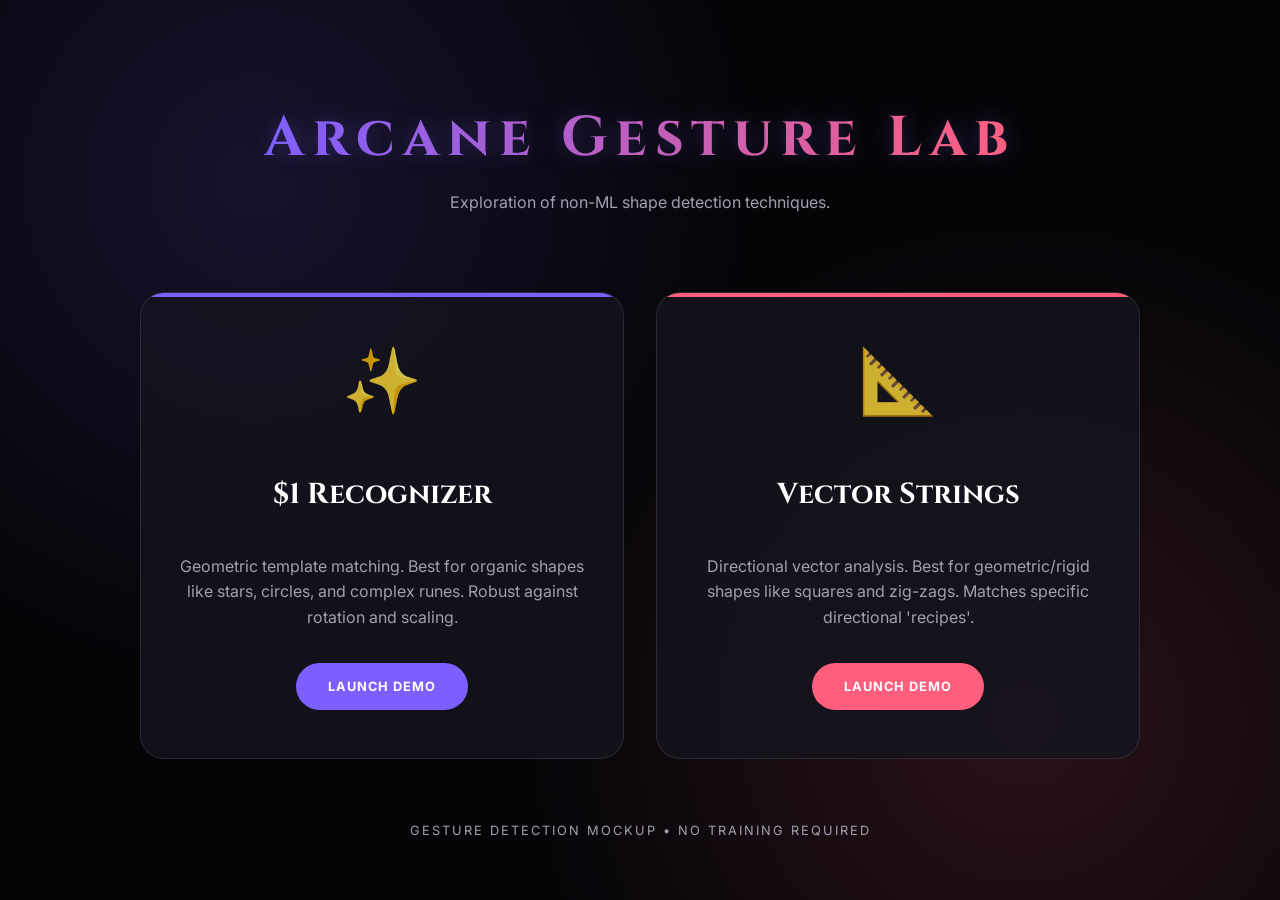
==== index.html @ 22bdd6ee "basic working shape detections" ====
<!DOCTYPE html>
<html lang="en">
<head>
    <meta charset="UTF-8">
    <meta name="viewport" content="width=device-width, initial-scale=1.0">
    <title>Arcane Gesture Lab - Mockup Demo</title>
    <link rel="preconnect" href="https://fonts.googleapis.com">
    <link rel="preconnect" href="https://fonts.gstatic.com" crossorigin>
    <link href="https://fonts.googleapis.com/css2?family=Cinzel:wght@400;700&family=Inter:wght@300;400;600&display=swap" rel="stylesheet">
    <style>
        :root {
            --bg-color: #050508;
            --card-bg: rgba(20, 20, 30, 0.8);
            --accent-1: #7d5fff;
            --accent-2: #ff5f7d;
            --text-primary: #ffffff;
            --text-secondary: #a0a0b0;
        }

        body {
            background-color: var(--bg-color);
            color: var(--text-primary);
            font-family: 'Inter', sans-serif;
            display: flex;
            flex-direction: column;
            align-items: center;
            justify-content: center;
            min-height: 100vh;
            margin: 0;
            background-image: 
                radial-gradient(circle at 20% 20%, rgba(125, 95, 255, 0.15) 0%, transparent 40%),
                radial-gradient(circle at 80% 80%, rgba(255, 95, 125, 0.15) 0%, transparent 40%);
        }

        header {
            text-align: center;
            margin-bottom: 4rem;
        }

        h1 {
            font-family: 'Cinzel', serif;
            font-size: 3.5rem;
            letter-spacing: 8px;
            margin-bottom: 1rem;
            background: linear-gradient(to right, var(--accent-1), var(--accent-2));
            -webkit-background-clip: text;
            -webkit-text-fill-color: transparent;
            filter: drop-shadow(0 0 10px rgba(125, 95, 255, 0.3));
        }

        .container {
            display: flex;
            gap: 2rem;
            max-width: 1000px;
            width: 90%;
        }

        .card {
            flex: 1;
            background: var(--card-bg);
            border: 1px solid rgba(255, 255, 255, 0.1);
            border-radius: 24px;
            padding: 3rem 2rem;
            text-align: center;
            transition: all 0.4s cubic-bezier(0.175, 0.885, 0.32, 1.275);
            cursor: pointer;
            text-decoration: none;
            color: inherit;
            display: flex;
            flex-direction: column;
            align-items: center;
            position: relative;
            overflow: hidden;
            backdrop-filter: blur(10px);
        }

        .card:hover {
            transform: translateY(-15px);
            border-color: rgba(255, 255, 255, 0.3);
            box-shadow: 0 30px 60px rgba(0, 0, 0, 0.5);
        }

        .card::before {
            content: '';
            position: absolute;
            top: 0;
            left: 0;
            right: 0;
            height: 4px;
            background: var(--accent);
        }

        .card.type-1 { --accent: var(--accent-1); }
        .card.type-2 { --accent: var(--accent-2); }

        .card h2 {
            font-family: 'Cinzel', serif;
            margin-bottom: 1.5rem;
            font-size: 1.8rem;
        }

        .card p {
            color: var(--text-secondary);
            line-height: 1.6;
            margin-bottom: 2rem;
            font-size: 1rem;
        }

        .btn {
            background: var(--accent);
            color: white;
            padding: 1rem 2rem;
            border-radius: 40px;
            font-weight: 700;
            text-transform: uppercase;
            letter-spacing: 1px;
            font-size: 0.8rem;
            transition: opacity 0.2s;
        }

        .icon {
            font-size: 4rem;
            margin-bottom: 2rem;
            opacity: 0.8;
        }

        .footer {
            margin-top: 4rem;
            color: var(--text-secondary);
            font-size: 0.8rem;
            letter-spacing: 2px;
            text-transform: uppercase;
        }
    </style>
</head>
<body>

    <header>
        <h1>Arcane Gesture Lab</h1>
        <p style="color: var(--text-secondary)">Exploration of non-ML shape detection techniques.</p>
    </header>

    <div class="container">
        <a href="dollar.html" class="card type-1">
            <div class="icon">✨</div>
            <h2>$1 Recognizer</h2>
            <p>Geometric template matching. Best for organic shapes like stars, circles, and complex runes. Robust against rotation and scaling.</p>
            <div class="btn">Launch Demo</div>
        </a>

        <a href="directional.html" class="card type-2">
            <div class="icon">📐</div>
            <h2>Vector Strings</h2>
            <p>Directional vector analysis. Best for geometric/rigid shapes like squares and zig-zags. Matches specific directional 'recipes'.</p>
            <div class="btn">Launch Demo</div>
        </a>
    </div>

    <div class="footer">
        Gesture Detection Mockup &bull; No Training Required
    </div>

</body>
</html>
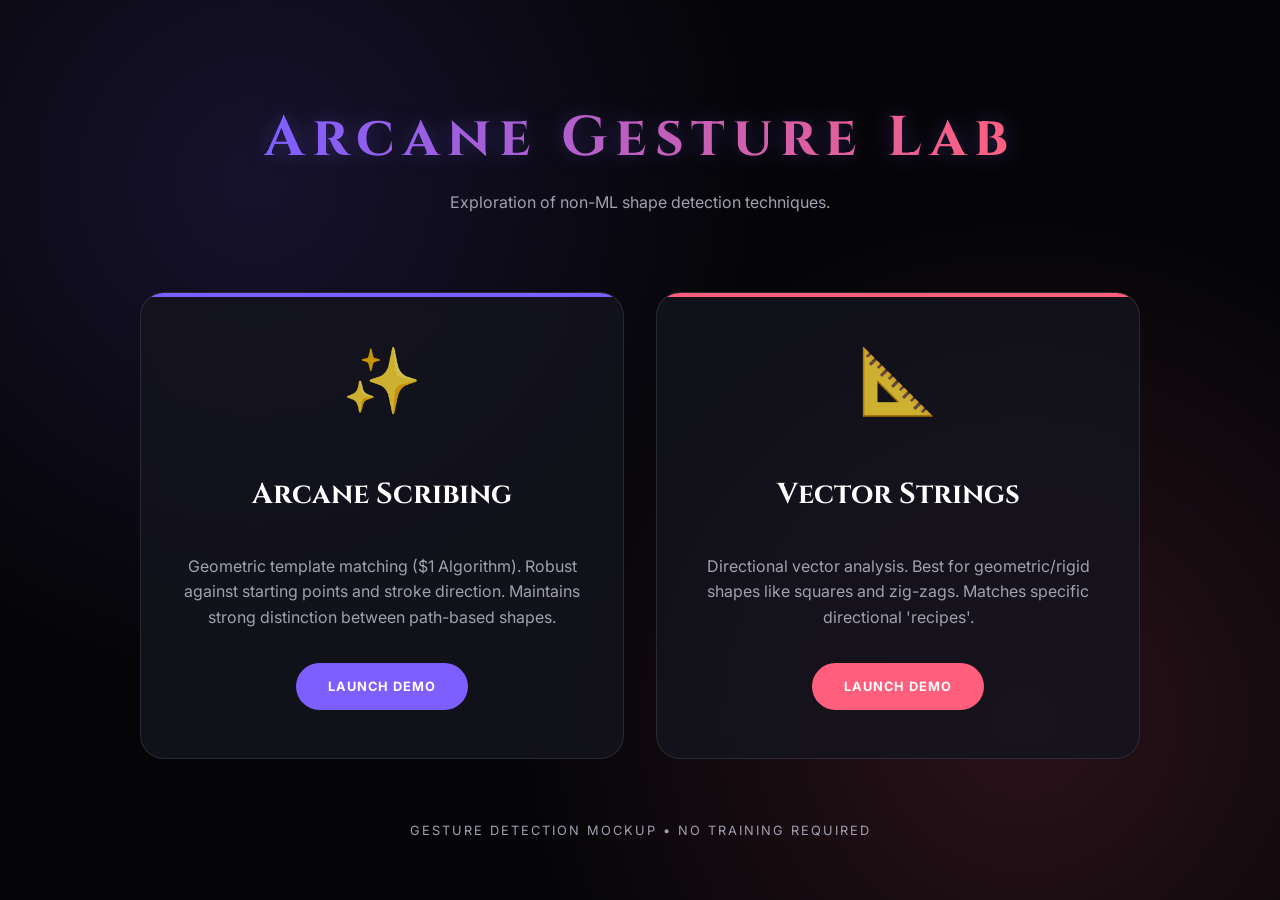
==== commit 64e4fc7d: "improve shape detection" ====
--- a/index.html
+++ b/index.html
@@ -143,8 +143,8 @@
     <div class="container">
         <a href="dollar.html" class="card type-1">
             <div class="icon">✨</div>
-            <h2>$1 Recognizer</h2>
-            <p>Geometric template matching. Best for organic shapes like stars, circles, and complex runes. Robust against rotation and scaling.</p>
+            <h2>Arcane Scribing</h2>
+            <p>Geometric template matching ($1 Algorithm). Robust against starting points and stroke direction. Maintains strong distinction between path-based shapes.</p>
             <div class="btn">Launch Demo</div>
         </a>
 
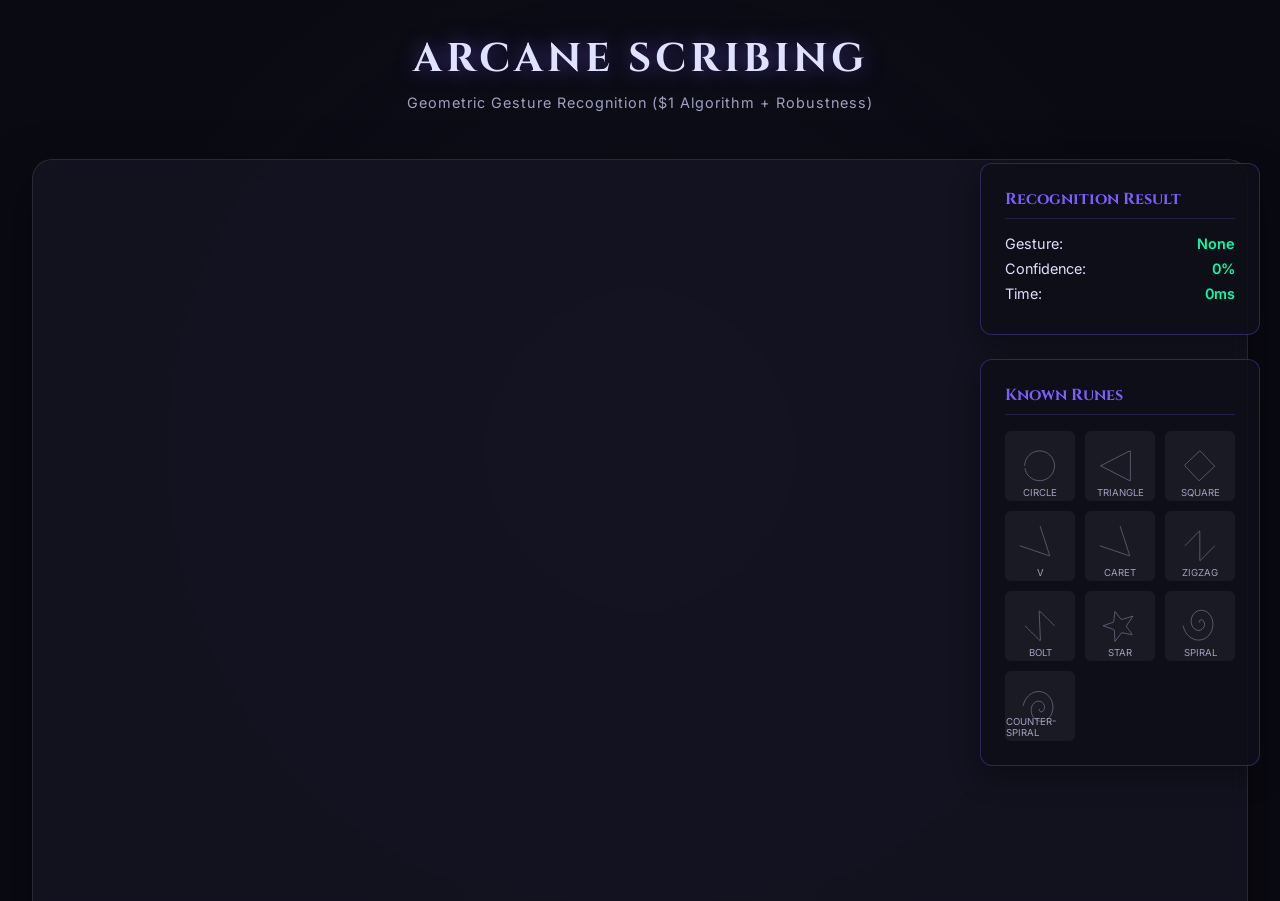
==== commit d34213e0: "refactoring of code" ====
--- a/index.html
+++ b/index.html
@@ -3,162 +3,58 @@
 <head>
     <meta charset="UTF-8">
     <meta name="viewport" content="width=device-width, initial-scale=1.0">
-    <title>Arcane Gesture Lab - Mockup Demo</title>
+    <title>Arcane Gesture Recognition</title>
     <link rel="preconnect" href="https://fonts.googleapis.com">
     <link rel="preconnect" href="https://fonts.gstatic.com" crossorigin>
     <link href="https://fonts.googleapis.com/css2?family=Cinzel:wght@400;700&family=Inter:wght@300;400;600&display=swap" rel="stylesheet">
-    <style>
-        :root {
-            --bg-color: #050508;
-            --card-bg: rgba(20, 20, 30, 0.8);
-            --accent-1: #7d5fff;
-            --accent-2: #ff5f7d;
-            --text-primary: #ffffff;
-            --text-secondary: #a0a0b0;
-        }
-
-        body {
-            background-color: var(--bg-color);
-            color: var(--text-primary);
-            font-family: 'Inter', sans-serif;
-            display: flex;
-            flex-direction: column;
-            align-items: center;
-            justify-content: center;
-            min-height: 100vh;
-            margin: 0;
-            background-image: 
-                radial-gradient(circle at 20% 20%, rgba(125, 95, 255, 0.15) 0%, transparent 40%),
-                radial-gradient(circle at 80% 80%, rgba(255, 95, 125, 0.15) 0%, transparent 40%);
-        }
-
-        header {
-            text-align: center;
-            margin-bottom: 4rem;
-        }
-
-        h1 {
-            font-family: 'Cinzel', serif;
-            font-size: 3.5rem;
-            letter-spacing: 8px;
-            margin-bottom: 1rem;
-            background: linear-gradient(to right, var(--accent-1), var(--accent-2));
-            -webkit-background-clip: text;
-            -webkit-text-fill-color: transparent;
-            filter: drop-shadow(0 0 10px rgba(125, 95, 255, 0.3));
-        }
-
-        .container {
-            display: flex;
-            gap: 2rem;
-            max-width: 1000px;
-            width: 90%;
-        }
-
-        .card {
-            flex: 1;
-            background: var(--card-bg);
-            border: 1px solid rgba(255, 255, 255, 0.1);
-            border-radius: 24px;
-            padding: 3rem 2rem;
-            text-align: center;
-            transition: all 0.4s cubic-bezier(0.175, 0.885, 0.32, 1.275);
-            cursor: pointer;
-            text-decoration: none;
-            color: inherit;
-            display: flex;
-            flex-direction: column;
-            align-items: center;
-            position: relative;
-            overflow: hidden;
-            backdrop-filter: blur(10px);
-        }
-
-        .card:hover {
-            transform: translateY(-15px);
-            border-color: rgba(255, 255, 255, 0.3);
-            box-shadow: 0 30px 60px rgba(0, 0, 0, 0.5);
-        }
-
-        .card::before {
-            content: '';
-            position: absolute;
-            top: 0;
-            left: 0;
-            right: 0;
-            height: 4px;
-            background: var(--accent);
-        }
-
-        .card.type-1 { --accent: var(--accent-1); }
-        .card.type-2 { --accent: var(--accent-2); }
-
-        .card h2 {
-            font-family: 'Cinzel', serif;
-            margin-bottom: 1.5rem;
-            font-size: 1.8rem;
-        }
-
-        .card p {
-            color: var(--text-secondary);
-            line-height: 1.6;
-            margin-bottom: 2rem;
-            font-size: 1rem;
-        }
-
-        .btn {
-            background: var(--accent);
-            color: white;
-            padding: 1rem 2rem;
-            border-radius: 40px;
-            font-weight: 700;
-            text-transform: uppercase;
-            letter-spacing: 1px;
-            font-size: 0.8rem;
-            transition: opacity 0.2s;
-        }
-
-        .icon {
-            font-size: 4rem;
-            margin-bottom: 2rem;
-            opacity: 0.8;
-        }
-
-        .footer {
-            margin-top: 4rem;
-            color: var(--text-secondary);
-            font-size: 0.8rem;
-            letter-spacing: 2px;
-            text-transform: uppercase;
-        }
-    </style>
+    <link rel="stylesheet" href="styles.css">
 </head>
 <body>
 
     <header>
-        <h1>Arcane Gesture Lab</h1>
-        <p style="color: var(--text-secondary)">Exploration of non-ML shape detection techniques.</p>
+        <h1>Arcane Scribing</h1>
+        <p class="subtitle">Geometric Gesture Recognition ($1 Algorithm + Robustness)</p>
     </header>
 
-    <div class="container">
-        <a href="dollar.html" class="card type-1">
-            <div class="icon">✨</div>
-            <h2>Arcane Scribing</h2>
-            <p>Geometric template matching ($1 Algorithm). Robust against starting points and stroke direction. Maintains strong distinction between path-based shapes.</p>
-            <div class="btn">Launch Demo</div>
-        </a>
+    <main>
+        <div id="canvas-container">
+            <canvas id="gesture-canvas"></canvas>
+            
+            <div class="instruction">
+                Draw a single continuous stroke on the canvas to cast a spell.
+            </div>
 
-        <a href="directional.html" class="card type-2">
-            <div class="icon">📐</div>
-            <h2>Vector Strings</h2>
-            <p>Directional vector analysis. Best for geometric/rigid shapes like squares and zig-zags. Matches specific directional 'recipes'.</p>
-            <div class="btn">Launch Demo</div>
-        </a>
-    </div>
+            <div id="controls">
+                <button id="clear-btn">Clear Canvas</button>
+            </div>
+        </div>
 
-    <div class="footer">
-        Gesture Detection Mockup &bull; No Training Required
-    </div>
+        <div id="ui-overlay">
+            <div class="panel" id="result-panel">
+                <h3>Recognition Result</h3>
+                <div class="result-item">
+                    <span>Gesture:</span>
+                    <span id="res-name" class="result-value">None</span>
+                </div>
+                <div class="result-item">
+                    <span>Confidence:</span>
+                    <span id="res-score" class="result-value">0%</span>
+                </div>
+                <div class="result-item">
+                    <span>Time:</span>
+                    <span id="res-time" class="result-value">0ms</span>
+                </div>
+            </div>
 
+            <div class="panel">
+                <h3>Known Runes</h3>
+                <div id="templates-grid">
+                    <!-- Templates populated by app.js -->
+                </div>
+            </div>
+        </div>
+    </main>
+
+    <script type="module" src="app.js"></script>
 </body>
 </html>
--- a/styles.css
+++ b/styles.css
@@ -0,0 +1,214 @@
+:root {
+    --bg-color: #0a0a12;
+    --panel-bg: rgba(20, 20, 35, 0.8);
+    --accent-color: #7d5fff;
+    --glow-color: rgba(125, 95, 255, 0.5);
+    --text-primary: #e0e0ff;
+    --text-secondary: #a0a0c0;
+    --success-color: #00ffaa;
+}
+
+* {
+    box-sizing: border-box;
+    margin: 0;
+    padding: 0;
+}
+
+body {
+    background-color: var(--bg-color);
+    color: var(--text-primary);
+    font-family: 'Inter', sans-serif;
+    height: 100vh;
+    display: flex;
+    flex-direction: column;
+    overflow: hidden;
+    background-image: 
+        radial-gradient(circle at 50% 50%, rgba(30, 30, 60, 0.3) 0%, transparent 70%),
+        url('https://www.transparenttextures.com/patterns/dark-matter.png');
+}
+
+header {
+    padding: 2rem;
+    text-align: center;
+    z-index: 10;
+}
+
+h1 {
+    font-family: 'Cinzel', serif;
+    font-size: 2.5rem;
+    letter-spacing: 4px;
+    text-transform: uppercase;
+    text-shadow: 0 0 20px var(--glow-color);
+    margin-bottom: 0.5rem;
+}
+
+p.subtitle {
+    color: var(--text-secondary);
+    font-size: 0.9rem;
+    letter-spacing: 1px;
+}
+
+main {
+    flex: 1;
+    display: flex;
+    padding: 1rem 2rem 2rem;
+    gap: 2rem;
+    position: relative;
+}
+
+#canvas-container {
+    flex: 1;
+    position: relative;
+    background: var(--panel-bg);
+    border-radius: 20px;
+    border: 1px solid rgba(255, 255, 255, 0.1);
+    box-shadow: 0 20px 50px rgba(0, 0, 0, 0.5);
+    overflow: hidden;
+    display: flex;
+    align-items: center;
+    justify-content: center;
+    backdrop-filter: blur(10px);
+}
+
+canvas {
+    width: 100%;
+    height: 100%;
+    touch-action: none;
+    cursor: crosshair;
+}
+
+#ui-overlay {
+    position: absolute;
+    top: 20px;
+    right: 20px;
+    width: 280px;
+    display: flex;
+    flex-direction: column;
+    gap: 1.5rem;
+    pointer-events: none;
+}
+
+.panel {
+    background: rgba(15, 15, 25, 0.9);
+    border: 1px solid rgba(125, 95, 255, 0.3);
+    border-radius: 12px;
+    padding: 1.5rem;
+    pointer-events: auto;
+    box-shadow: 0 10px 30px rgba(0,0,0,0.3);
+}
+
+.panel h3 {
+    font-family: 'Cinzel', serif;
+    font-size: 1rem;
+    margin-bottom: 1rem;
+    color: var(--accent-color);
+    border-bottom: 1px solid rgba(125, 95, 255, 0.2);
+    padding-bottom: 0.5rem;
+}
+
+#result-panel {
+    transition: all 0.3s ease;
+}
+
+.result-item {
+    display: flex;
+    justify-content: space-between;
+    margin-bottom: 0.5rem;
+    font-size: 0.9rem;
+}
+
+.result-value {
+    font-weight: 600;
+    color: var(--success-color);
+}
+
+#templates-grid {
+    display: grid;
+    grid-template-columns: repeat(3, 1fr);
+    gap: 10px;
+}
+
+.template-icon {
+    aspect-ratio: 1;
+    background: rgba(255, 255, 255, 0.05);
+    border-radius: 6px;
+    display: flex;
+    align-items: center;
+    justify-content: center;
+    border: 1px solid transparent;
+    transition: all 0.2s;
+    position: relative;
+    cursor: pointer;
+}
+
+.template-icon svg {
+    width: 70%;
+    height: 70%;
+    stroke: var(--text-secondary);
+    stroke-width: 2;
+    fill: none;
+}
+
+.template-icon.active {
+    border-color: var(--accent-color);
+    background: rgba(125, 95, 255, 0.1);
+}
+
+.template-icon.active svg {
+    stroke: var(--accent-color);
+    filter: drop-shadow(0 0 5px var(--accent-color));
+}
+
+.template-label {
+    position: absolute;
+    bottom: 2px;
+    font-size: 0.6rem;
+    color: var(--text-secondary);
+    text-transform: uppercase;
+}
+
+#controls {
+    position: absolute;
+    bottom: 20px;
+    left: 50%;
+    transform: translateX(-50%);
+    display: flex;
+    gap: 1rem;
+}
+
+button {
+    background: rgba(125, 95, 255, 0.2);
+    border: 1px solid var(--accent-color);
+    color: white;
+    padding: 0.8rem 1.5rem;
+    border-radius: 30px;
+    font-family: 'Inter', sans-serif;
+    font-weight: 600;
+    cursor: pointer;
+    transition: all 0.2s;
+    backdrop-filter: blur(5px);
+}
+
+button:hover {
+    background: var(--accent-color);
+    box-shadow: 0 0 20px var(--glow-color);
+}
+
+.instruction {
+    position: absolute;
+    bottom: 20px;
+    left: 20px;
+    font-size: 0.8rem;
+    color: var(--text-secondary);
+    max-width: 200px;
+}
+
+@keyframes flash {
+    0% { box-shadow: 0 0 0px var(--success-color); }
+    50% { box-shadow: 0 0 40px var(--success-color); }
+    100% { box-shadow: 0 0 0px var(--success-color); }
+}
+
+.recognized {
+    animation: flash 0.6s ease-out;
+}
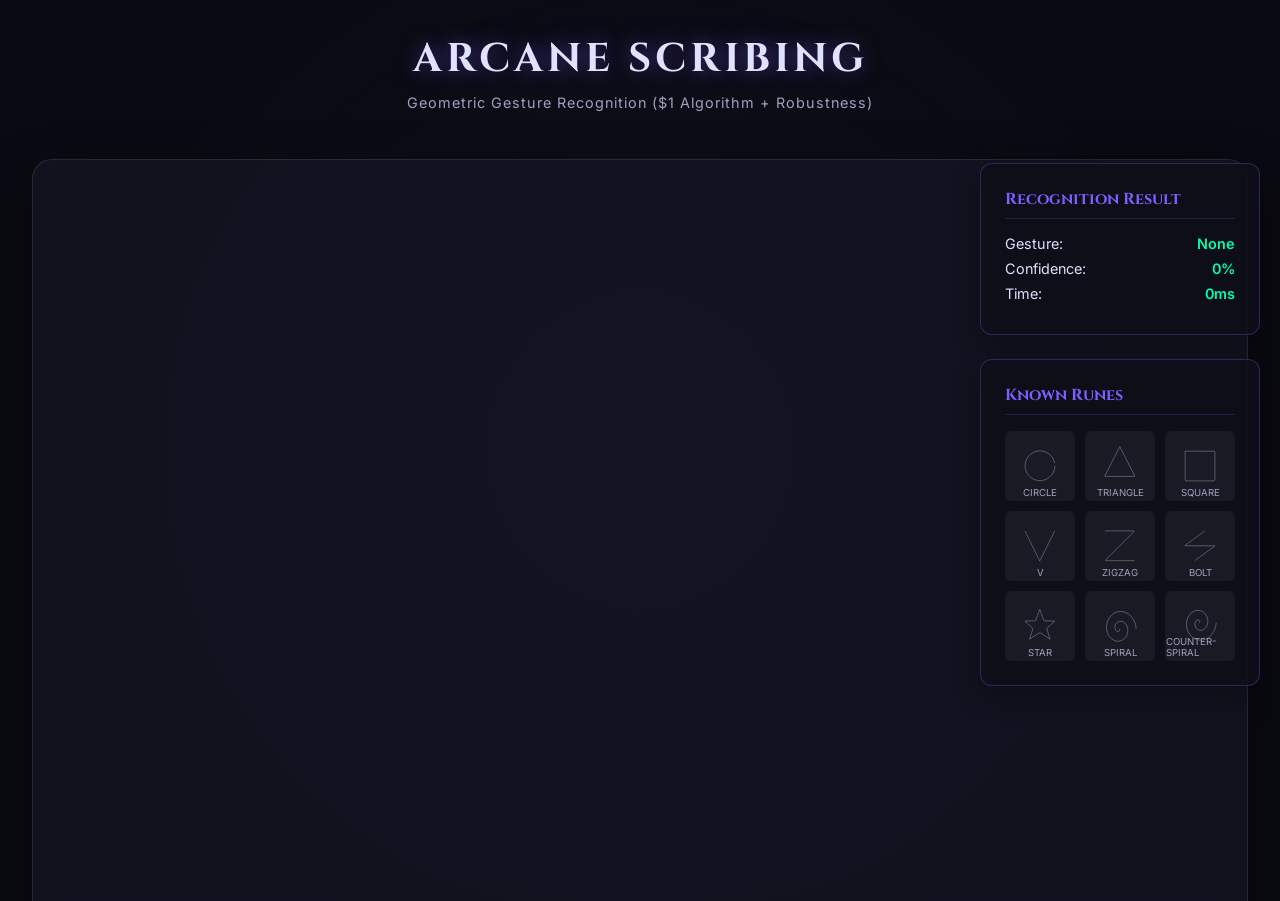
==== commit e00ec31b: "feat: Integrate Webcam Scribing (Aura Scribing) with WebGL & Secure Context guards" ====
--- a/index.html
+++ b/index.html
@@ -18,13 +18,24 @@
 
     <main>
         <div id="canvas-container">
+            <video id="webcam-video" autoplay playsinline muted></video>
             <canvas id="gesture-canvas"></canvas>
             
+            <div id="webcam-loader" class="webcam-overlay hidden">
+                <div class="spinner"></div>
+                <div class="loading-text">Channelling Magic Mirror...</div>
+                <div class="loading-sub">Loading Vision Tracking Models</div>
+            </div>
+
             <div class="instruction">
-                Draw a single continuous stroke on the canvas to cast a spell.
+                Draw a single continuous stroke to cast a spell. In Aura mode, pinch thumb & index finger to draw.
             </div>
 
             <div id="controls">
+                <div class="mode-toggle">
+                    <button id="mode-mouse" class="mode-btn active">Mouse Scribing</button>
+                    <button id="mode-webcam" class="mode-btn">Aura Scribing</button>
+                </div>
                 <button id="clear-btn">Clear Canvas</button>
             </div>
         </div>
--- a/styles.css
+++ b/styles.css
@@ -212,3 +212,115 @@
 .recognized {
     animation: flash 0.6s ease-out;
 }
+
+/* Webcam Scribing Modes & Overlay Styles */
+#webcam-video {
+    position: absolute;
+    top: 0;
+    left: 0;
+    width: 100%;
+    height: 100%;
+    object-fit: cover;
+    transform: scaleX(-1); /* Mirror camera stream */
+    opacity: 0;
+    filter: grayscale(40%) sepia(20%) hue-rotate(220deg) contrast(1.15) brightness(0.7); /* mystic violet tone */
+    pointer-events: none;
+    z-index: 0;
+    transition: opacity 0.8s cubic-bezier(0.4, 0, 0.2, 1);
+    display: none;
+}
+
+#webcam-video.active {
+    display: block;
+    opacity: 0.25; /* Semi-transparent ambient background */
+}
+
+.webcam-overlay {
+    position: absolute;
+    top: 0;
+    left: 0;
+    width: 100%;
+    height: 100%;
+    background: rgba(10, 10, 18, 0.9);
+    display: flex;
+    flex-direction: column;
+    align-items: center;
+    justify-content: center;
+    gap: 0.8rem;
+    z-index: 5;
+    backdrop-filter: blur(12px);
+    transition: opacity 0.3s ease-out;
+}
+
+.webcam-overlay.hidden {
+    opacity: 0;
+    pointer-events: none;
+    display: none !important;
+}
+
+.spinner {
+    width: 48px;
+    height: 48px;
+    border: 3px solid rgba(125, 95, 255, 0.1);
+    border-top: 3px solid var(--accent-color);
+    border-radius: 50%;
+    animation: spin 1s cubic-bezier(0.4, 0, 0.2, 1) infinite;
+    box-shadow: 0 0 15px var(--glow-color);
+    margin-bottom: 0.5rem;
+}
+
+@keyframes spin {
+    0% { transform: rotate(0deg); }
+    100% { transform: rotate(360deg); }
+}
+
+.loading-text {
+    font-family: 'Cinzel', serif;
+    font-size: 1.2rem;
+    color: var(--accent-color);
+    letter-spacing: 2px;
+    text-shadow: 0 0 10px var(--glow-color);
+}
+
+.loading-sub {
+    font-size: 0.8rem;
+    color: var(--text-secondary);
+    letter-spacing: 0.5px;
+}
+
+/* Mode Selection Capsule Controls */
+.mode-toggle {
+    display: flex;
+    background: rgba(0, 0, 0, 0.45);
+    border-radius: 30px;
+    padding: 3px;
+    border: 1px solid rgba(255, 255, 255, 0.08);
+    backdrop-filter: blur(8px);
+}
+
+.mode-btn {
+    background: transparent !important;
+    border: none !important;
+    color: var(--text-secondary) !important;
+    padding: 0.5rem 1.2rem !important;
+    border-radius: 27px !important;
+    font-family: 'Inter', sans-serif !important;
+    font-weight: 600 !important;
+    font-size: 0.8rem !important;
+    cursor: pointer !important;
+    transition: all 0.3s ease !important;
+    backdrop-filter: none !important;
+    box-shadow: none !important;
+}
+
+.mode-btn:hover {
+    color: white !important;
+    background: rgba(255, 255, 255, 0.05) !important;
+}
+
+.mode-btn.active {
+    background: var(--accent-color) !important;
+    color: white !important;
+    box-shadow: 0 4px 15px var(--glow-color) !important;
+}
+
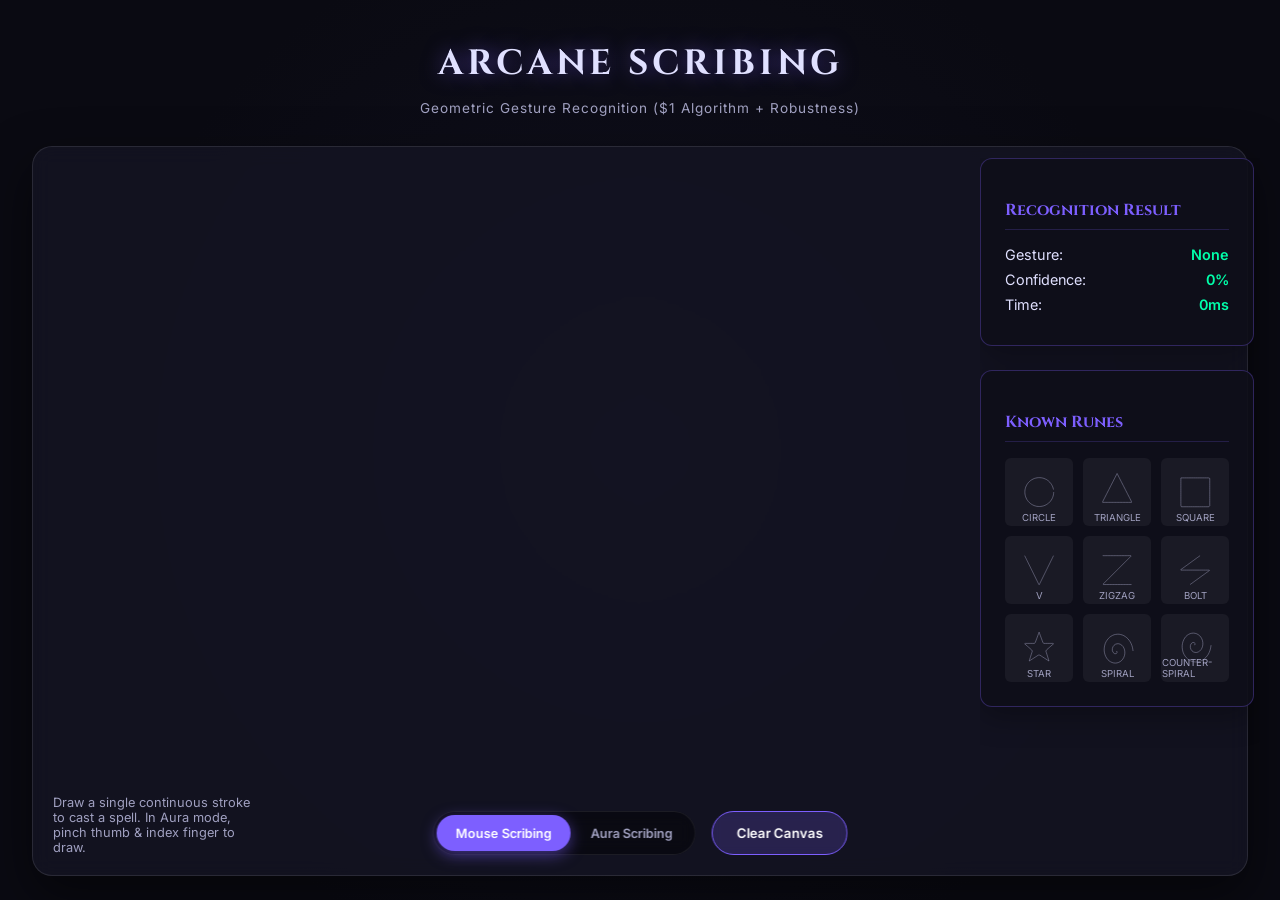
==== commit 75cbb25e: "feat: implement dual-hand gesture tracking and fix layout scrolling constraints" ====
--- a/index.html
+++ b/index.html
@@ -43,17 +43,43 @@
         <div id="ui-overlay">
             <div class="panel" id="result-panel">
                 <h3>Recognition Result</h3>
-                <div class="result-item">
-                    <span>Gesture:</span>
-                    <span id="res-name" class="result-value">None</span>
+                <div id="single-result-view">
+                    <div class="result-item">
+                        <span>Gesture:</span>
+                        <span id="res-name" class="result-value">None</span>
+                    </div>
+                    <div class="result-item">
+                        <span>Confidence:</span>
+                        <span id="res-score" class="result-value">0%</span>
+                    </div>
+                    <div class="result-item">
+                        <span>Time:</span>
+                        <span id="res-time" class="result-value">0ms</span>
+                    </div>
                 </div>
-                <div class="result-item">
-                    <span>Confidence:</span>
-                    <span id="res-score" class="result-value">0%</span>
-                </div>
-                <div class="result-item">
-                    <span>Time:</span>
-                    <span id="res-time" class="result-value">0ms</span>
+                <div id="multi-result-view" class="hidden">
+                    <div class="hand-result-section">
+                        <h4 style="color: var(--accent-color); font-size: 0.8rem; margin: 0.5rem 0 0.2rem; font-family: 'Cinzel', serif; border-bottom: 1px solid rgba(125, 95, 255, 0.2); padding-bottom: 2px;">Left Hand</h4>
+                        <div class="result-item">
+                            <span>Gesture:</span>
+                            <span id="left-res-name" class="result-value">None</span>
+                        </div>
+                        <div class="result-item">
+                            <span>Confidence:</span>
+                            <span id="left-res-score" class="result-value">0%</span>
+                        </div>
+                    </div>
+                    <div class="hand-result-section" style="margin-top: 1rem;">
+                        <h4 style="color: var(--success-color); font-size: 0.8rem; margin: 0.5rem 0 0.2rem; font-family: 'Cinzel', serif; border-bottom: 1px solid rgba(0, 255, 170, 0.2); padding-bottom: 2px;">Right Hand</h4>
+                        <div class="result-item">
+                            <span>Gesture:</span>
+                            <span id="right-res-name" class="result-value">None</span>
+                        </div>
+                        <div class="result-item">
+                            <span>Confidence:</span>
+                            <span id="right-res-score" class="result-value">0%</span>
+                        </div>
+                    </div>
                 </div>
             </div>
 
--- a/styles.css
+++ b/styles.css
@@ -10,50 +10,54 @@
 
 * {
     box-sizing: border-box;
+}
+
+html, body {
+    height: 100%;
     margin: 0;
     padding: 0;
+    overflow: hidden;
 }
 
 body {
     background-color: var(--bg-color);
     color: var(--text-primary);
     font-family: 'Inter', sans-serif;
-    height: 100vh;
     display: flex;
     flex-direction: column;
-    overflow: hidden;
     background-image: 
         radial-gradient(circle at 50% 50%, rgba(30, 30, 60, 0.3) 0%, transparent 70%),
         url('https://www.transparenttextures.com/patterns/dark-matter.png');
 }
 
 header {
-    padding: 2rem;
+    padding: 1rem 2rem 0.5rem;
     text-align: center;
     z-index: 10;
 }
 
 h1 {
     font-family: 'Cinzel', serif;
-    font-size: 2.5rem;
+    font-size: 2.2rem;
     letter-spacing: 4px;
     text-transform: uppercase;
     text-shadow: 0 0 20px var(--glow-color);
-    margin-bottom: 0.5rem;
+    margin-bottom: 0.2rem;
 }
 
 p.subtitle {
     color: var(--text-secondary);
-    font-size: 0.9rem;
+    font-size: 0.85rem;
     letter-spacing: 1px;
 }
 
 main {
     flex: 1;
     display: flex;
-    padding: 1rem 2rem 2rem;
+    padding: 0.5rem 2rem 1.5rem;
     gap: 2rem;
     position: relative;
+    min-height: 0; /* Crucial to keep flex layouts within screen bounds */
 }
 
 #canvas-container {
@@ -68,6 +72,8 @@
     align-items: center;
     justify-content: center;
     backdrop-filter: blur(10px);
+    height: 100%;
+    min-height: 0;
 }
 
 canvas {
@@ -81,11 +87,33 @@
     position: absolute;
     top: 20px;
     right: 20px;
+    bottom: 20px; /* Constrains height to match canvas-container */
     width: 280px;
     display: flex;
     flex-direction: column;
     gap: 1.5rem;
     pointer-events: none;
+    overflow-y: auto; /* Graceful internal scrolling */
+    padding-right: 6px;
+}
+
+/* Premium styled glassmorphic scrollbar */
+#ui-overlay::-webkit-scrollbar {
+    width: 5px;
+}
+
+#ui-overlay::-webkit-scrollbar-track {
+    background: rgba(0, 0, 0, 0.2);
+    border-radius: 10px;
+}
+
+#ui-overlay::-webkit-scrollbar-thumb {
+    background: rgba(125, 95, 255, 0.35);
+    border-radius: 10px;
+}
+
+#ui-overlay::-webkit-scrollbar-thumb:hover {
+    background: rgba(125, 95, 255, 0.6);
 }
 
 .panel {
@@ -95,6 +123,7 @@
     padding: 1.5rem;
     pointer-events: auto;
     box-shadow: 0 10px 30px rgba(0,0,0,0.3);
+    flex-shrink: 0; /* Keep panels from squeezing/collapsing */
 }
 
 .panel h3 {
@@ -324,3 +353,7 @@
     box-shadow: 0 4px 15px var(--glow-color) !important;
 }
 
+.hidden {
+    display: none !important;
+}
+
